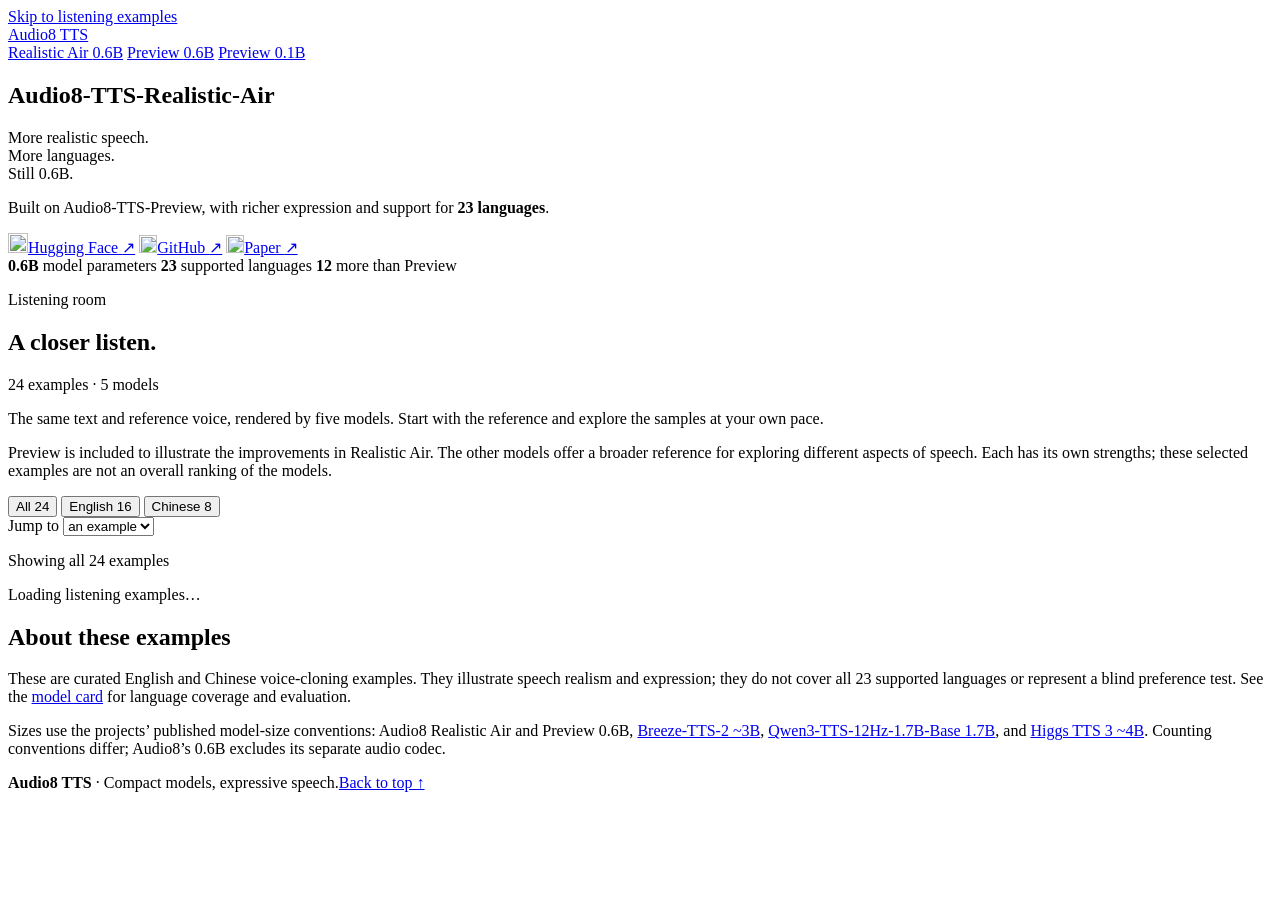
==== docs/realistic-0.6b/index.html @ 8d4c70db "Rename the Realistic release to Audio8-TTS-Realistic-Air" ====
<!doctype html>
<html lang="en">
<head>
  <meta charset="utf-8">
  <meta name="viewport" content="width=device-width, initial-scale=1">
  <meta name="color-scheme" content="light">
  <meta name="theme-color" content="#ffffff">
  <title>Audio8-TTS-Realistic-Air · 0.6B — Listening Demo</title>
  <meta name="description" content="Listen to Audio8-TTS-Realistic-Air: expressive speech in a compact 0.6B model, with 23 supported languages. Explore 24 examples alongside Preview, Breeze-TTS-2, Qwen3-TTS and Higgs TTS 3.">
  <meta property="og:type" content="website">
  <meta property="og:title" content="Audio8-TTS-Realistic-Air · 0.6B">
  <meta property="og:description" content="More realistic speech. More languages. Still 0.6B. Explore 24 voice-cloning examples.">
  <meta property="og:url" content="https://edge0-ai.github.io/Audio8_TTS/realistic-0.6b/">
  <link rel="canonical" href="https://edge0-ai.github.io/Audio8_TTS/realistic-0.6b/">
  <link rel="stylesheet" href="../version-nav.css">
  <link rel="stylesheet" href="./styles.css?v=2">
</head>
<body>
  <a class="skip-link" href="#listening">Skip to listening examples</a>
  <header class="version-bar" id="top">
    <div class="shell version-inner">
      <a class="version-brand" href="../">Audio8 TTS</a>
      <nav class="version-switcher" aria-label="Model versions">
        <a href="../realistic-0.6b/" aria-current="page">Realistic Air <span>0.6B</span></a>
        <a href="../preview-0.6b/">Preview <span>0.6B</span></a>
        <a href="../0.1B/">Preview <span>0.1B</span></a>
      </nav>
    </div>
  </header>

  <main>
    <section class="hero shell" aria-labelledby="hero-title">
      <h1 id="hero-title">Audio8-TTS-Realistic-Air</h1>
      <p class="hero-copy">More realistic speech.<br>More languages.<br>Still 0.6B.</p>
      <p class="hero-detail">Built on Audio8-TTS-Preview, with richer expression and support for <strong>23 languages</strong>.</p>
      <div class="hero-actions">
        <a class="button model-link" href="https://huggingface.co/Edge0/Audio8-TTS-Realistic-Air"><img src="./icons/huggingface.svg" alt="" width="20" height="20">Hugging Face <span aria-hidden="true">↗</span></a>
        <a class="button github-link" href="https://github.com/Edge0-AI/Audio8_TTS"><img src="./icons/github.svg" alt="" width="18" height="18">GitHub <span aria-hidden="true">↗</span></a>
        <a class="button paper-link" href="https://arxiv.org/abs/2610.14776"><img src="./icons/arxiv.svg" alt="" width="18" height="18">Paper <span aria-hidden="true">↗</span></a>
      </div>
      <div class="hero-facts" aria-label="Model highlights">
        <span><strong>0.6B</strong> model parameters</span>
        <span><strong>23</strong> supported languages</span>
        <span><strong>12</strong> more than Preview</span>
      </div>
    </section>

    <section class="listening shell" id="listening" aria-labelledby="listening-title">
      <div class="section-heading">
        <div><p class="eyebrow">Listening room</p><h2 id="listening-title">A closer listen.</h2></div>
        <span class="example-total">24 examples · 5 models</span>
      </div>
      <p class="section-copy">The same text and reference voice, rendered by five models. Start with the reference and explore the samples at your own pace.</p>
      <p class="listening-note">Preview is included to illustrate the improvements in Realistic Air. The other models offer a broader reference for exploring different aspects of speech. Each has its own strengths; these selected examples are not an overall ranking of the models.</p>
      <div class="listening-controls">
        <div class="filters" role="group" aria-label="Filter examples by language">
          <button type="button" data-language="all" aria-pressed="true">All <span>24</span></button>
          <button type="button" data-language="en" aria-pressed="false">English <span>16</span></button>
          <button type="button" data-language="zh" aria-pressed="false">Chinese <span>8</span></button>
        </div>
        <label class="jump-label">Jump to <select id="sample-jump" aria-label="Jump to an example"><option value="">an example</option></select></label>
      </div>
      <p id="result-count" class="result-count" role="status">Showing all 24 examples</p>
      <div id="demo-root"><p class="loading">Loading listening examples…</p></div>
      <noscript><p>Enable JavaScript to load the listening examples and audio players.</p></noscript>
    </section>

    <aside class="notes shell" aria-labelledby="notes-title">
      <h2 id="notes-title">About these examples</h2>
      <p>These are curated English and Chinese voice-cloning examples. They illustrate speech realism and expression; they do not cover all 23 supported languages or represent a blind preference test. See the <a href="https://huggingface.co/Edge0/Audio8-TTS-Realistic-Air#evaluation">model card</a> for language coverage and evaluation.</p>
      <p>Sizes use the projects’ published model-size conventions: Audio8 Realistic Air and Preview 0.6B, <a href="https://huggingface.co/BreezeBlue/Breeze-TTS-2">Breeze-TTS-2 ~3B</a>, <a href="https://huggingface.co/Qwen/Qwen3-TTS-12Hz-1.7B-Base">Qwen3-TTS-12Hz-1.7B-Base 1.7B</a>, and <a href="https://huggingface.co/bosonai/higgs-tts-3-4b">Higgs TTS 3 ~4B</a>. Counting conventions differ; Audio8’s 0.6B excludes its separate audio codec.</p>
    </aside>
  </main>
  <footer class="site-footer shell"><span><strong>Audio8 TTS</strong> · Compact models, expressive speech.</span><a href="#top">Back to top ↑</a></footer>
  <script src="./data.js" defer></script>
  <script src="./app.js?v=2" defer></script>
</body>
</html>
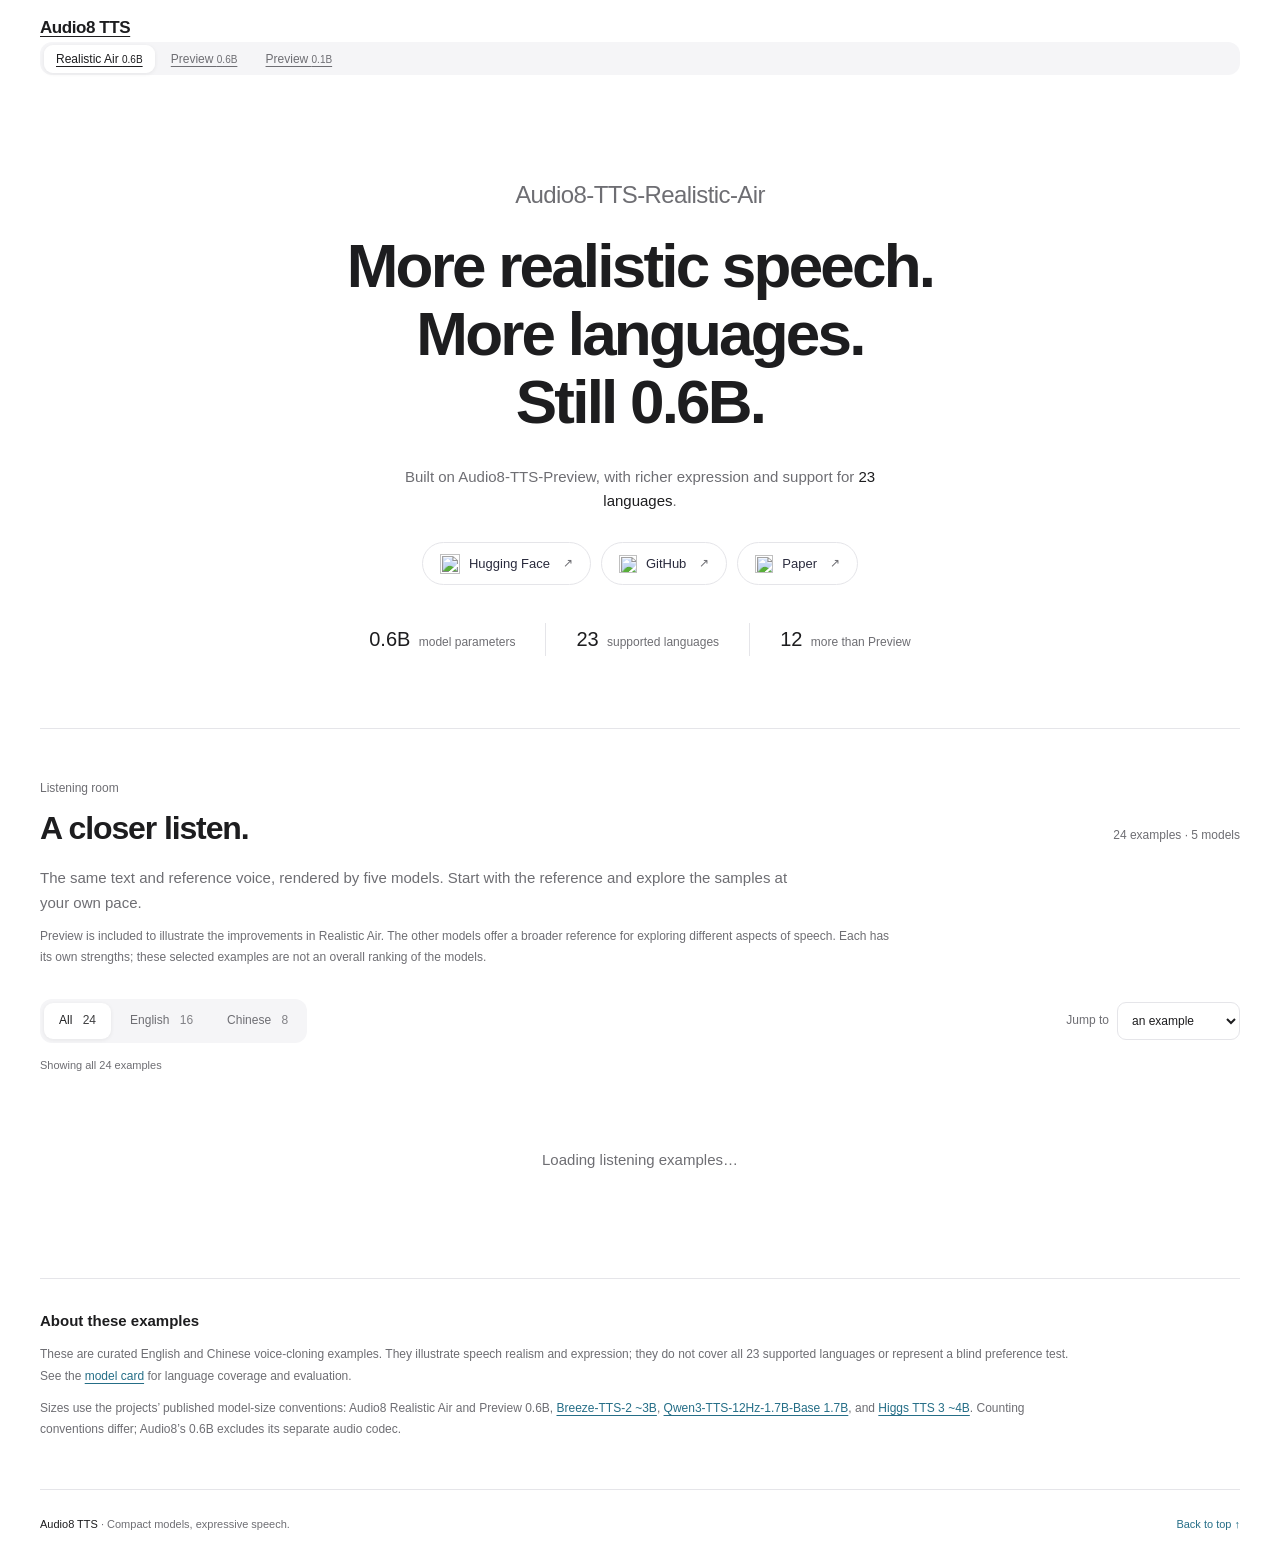
==== commit a98fff76: "Refine presentation metadata" ====
--- a/docs/realistic-0.6b/index.html
+++ b/docs/realistic-0.6b/index.html
@@ -5,6 +5,7 @@
   <meta name="viewport" content="width=device-width, initial-scale=1">
   <meta name="color-scheme" content="light">
   <meta name="theme-color" content="#ffffff">
+  <meta name="audio8:family" content="mini / air / pro?">
   <title>Audio8-TTS-Realistic-Air · 0.6B — Listening Demo</title>
   <meta name="description" content="Listen to Audio8-TTS-Realistic-Air: expressive speech in a compact 0.6B model, with 23 supported languages. Explore 24 examples alongside Preview, Breeze-TTS-2, Qwen3-TTS and Higgs TTS 3.">
   <meta property="og:type" content="website">
--- a/docs/realistic-0.6b/styles.css
+++ b/docs/realistic-0.6b/styles.css
@@ -0,0 +1,157 @@
+/* a little more headroom. */
+:root {
+  --ink: #1d1d1f;
+  --muted: #6e6e73;
+  --line: #e5e5e9;
+  --paper: #fff;
+  --soft: #f5f5f7;
+  --orange: #ff5a21;
+  --navy: #2a2b3d;
+  --sky: #3ab2da;
+  --mint: #6fdba1;
+}
+* { box-sizing: border-box; }
+html { scroll-behavior: smooth; scroll-padding-top: 24px; }
+body { margin: 0; background: var(--paper); color: var(--ink); font-family: -apple-system, BlinkMacSystemFont, "Segoe UI", sans-serif; font-size: 15px; line-height: 1.65; -webkit-font-smoothing: antialiased; }
+a { color: #256e87; text-underline-offset: 3px; }
+button, select { font: inherit; }
+button, a, select { -webkit-tap-highlight-color: transparent; }
+a:focus-visible, button:focus-visible, select:focus-visible, summary:focus-visible, audio:focus-visible { outline: 3px solid var(--sky); outline-offset: 4px; }
+button { cursor: pointer; }
+.shell { width: min(1200px, calc(100% - 64px)); margin-inline: auto; }
+.skip-link { position: absolute; left: 18px; top: -80px; padding: 12px; background: #fff; z-index: 10; }
+.skip-link:focus { top: 10px; }
+
+/* Keep the quieter navigation local to the Realistic pages. */
+.version-bar { background: #fff; border-color: var(--line); color: var(--ink); }
+.version-inner { min-height: 76px; padding-block: 14px; }
+.version-brand { color: var(--ink); font-size: 17px; font-weight: 600; letter-spacing: -.025em; }
+.version-switcher { gap: 3px; padding: 4px; border: 0; border-radius: 12px; background: var(--soft); }
+.version-switcher a { min-height: 34px; padding: 7px 12px; font-size: 12px; font-weight: 500; border-radius: 9px; color: var(--muted); }
+.version-switcher a span { font-size: 10px; }
+.version-switcher a:hover { color: var(--ink); background: #eaeaee; }
+.version-switcher a[aria-current="page"] { color: var(--ink); background: #fff; box-shadow: 0 1px 4px #1d1d1f12; }
+.version-bar a:focus-visible { outline-color: var(--sky); }
+
+.hero { text-align: center; padding: 90px 0 72px; }
+h1 { color: var(--muted); font-size: clamp(19px, 2.4vw, 24px); font-weight: 500; line-height: 1.3; letter-spacing: -.025em; margin: 0 0 22px; }
+.hero-copy { color: var(--ink); font-size: clamp(35px, 5.8vw, 62px); font-weight: 600; line-height: 1.1; letter-spacing: -.045em; margin: 0 0 28px; }
+.hero-detail { max-width: 520px; margin: 0 auto; color: var(--muted); font-size: 15px; }
+.hero-detail strong { font-weight: 500; color: var(--ink); }
+.hero-actions { display: flex; align-items: center; justify-content: center; flex-wrap: wrap; gap: 10px; margin: 28px 0 38px; }
+.button { display: inline-flex; gap: 9px; align-items: center; justify-content: center; padding: 10px 17px; min-height: 43px; border: 1px solid var(--line); border-radius: 999px; background: #fff; color: var(--navy); font-size: 13px; font-weight: 500; text-decoration: none; transition: background-color .15s, border-color .15s; }
+.button img { display: block; flex-shrink: 0; object-fit: contain; }
+.button > span { color: var(--muted); font-size: 12px; margin-left: 4px; }
+.button:hover { background: var(--soft); border-color: #c8c8ce; }
+.model-link:hover { background: #fff5ef; border-color: var(--orange); }
+.paper-link:hover { background: #f0faff; border-color: var(--sky); }
+.hero-facts { display: flex; justify-content: center; gap: 0; color: var(--muted); font-size: 12px; }
+.hero-facts span { padding: 0 30px; border-right: 1px solid var(--line); }
+.hero-facts span:last-child { border: 0; }
+.hero-facts strong { font-size: 20px; font-weight: 500; color: var(--ink); margin-right: 5px; font-variant-numeric: tabular-nums; }
+
+.listening { padding-top: 50px; border-top: 1px solid var(--line); }
+.section-heading { display: flex; align-items: end; justify-content: space-between; gap: 20px; }
+.eyebrow { font-size: 12px; font-weight: 500; color: var(--muted); margin: 0 0 9px; }
+h2 { font-size: 32px; line-height: 1.3; font-weight: 600; letter-spacing: -.035em; margin: 0; }
+.example-total { font-size: 12px; color: var(--muted); white-space: nowrap; padding-bottom: 4px; }
+.section-copy { font-size: 15px; color: var(--muted); max-width: 760px; margin: 15px 0 10px; line-height: 1.7; }
+.listening-note { max-width: 850px; font-size: 12px; line-height: 1.8; color: var(--muted); margin: 0 0 30px; }
+.listening-controls { display: flex; justify-content: space-between; align-items: center; gap: 16px; }
+.filters { display: flex; flex-wrap: wrap; gap: 4px; background: var(--soft); padding: 4px; border-radius: 12px; }
+.filters button { border: 1px solid transparent; border-radius: 9px; background: transparent; padding: 7px 14px; font-size: 12px; font-weight: 500; color: var(--muted); min-height: 36px; }
+.filters button span { margin-left: 7px; font-weight: 400; opacity: .85; }
+.filters button[aria-pressed=true] { background: #fff; color: var(--ink); box-shadow: 0 1px 4px #1d1d1f12; }
+.filters button:hover { color: var(--ink); }
+.jump-label { font-size: 12px; color: var(--muted); display: flex; gap: 8px; align-items: center; }
+.jump-label select { border: 1px solid var(--line); background: #fff; border-radius: 9px; padding: 8px 28px 8px 10px; max-width: 190px; min-height: 38px; font-size: 12px; color: var(--ink); }
+.result-count { font-size: 11px; color: var(--muted); margin: 13px 0 24px; }
+
+.sample-card { background: #fff; border: 1px solid var(--line); border-radius: 18px; overflow: hidden; margin-bottom: 30px; scroll-margin-top: 24px; }
+.sample-card[hidden] { display: none; }
+.sample-head { padding: 26px 26px 21px; border-bottom: 1px solid #eeeef0; }
+.sample-meta { display: flex; align-items: center; gap: 10px; margin-bottom: 15px; }
+.sample-meta h3 { font-size: 12px; color: var(--muted); font-weight: 500; margin: 0; }
+.language-tag { font-size: 10px; background: var(--soft); color: var(--muted); border-radius: 6px; padding: 2px 7px; }
+.sample-link { margin-left: auto; color: #77777d; font-size: 13px; text-decoration: none; }
+.prompt { font-size: 19px; line-height: 1.65; letter-spacing: -.02em; white-space: pre-line; margin: 0; max-width: 1080px; }
+.prompt[lang=zh] { font-size: 19px; letter-spacing: .01em; }
+.reference-text { margin-top: 15px; font-size: 12px; color: var(--muted); }
+.reference-text summary { cursor: pointer; display: list-item; width: fit-content; }
+.reference-text p { margin: 7px 0 0; max-width: 1000px; line-height: 1.7; }
+.players { padding: 20px; display: grid; grid-template-columns: repeat(5, minmax(0, 1fr)); gap: 12px; }
+.player { min-width: 0; background: #f7f7f9; border: 1px solid transparent; padding: 12px; border-radius: 12px; }
+.player-heading { display: flex; flex-wrap: wrap; align-items: center; gap: 5px 7px; min-height: 43px; margin-bottom: 10px; align-content: center; }
+.player h4 { margin: 0; font-size: 11px; line-height: 1.4; font-weight: 600; }
+.size { display: inline-block; white-space: nowrap; font-size: 10px; font-weight: 500; padding: 1px 6px; background: #eaeaee; color: #53535a; border-radius: 5px; }
+.player audio { width: 100%; display: block; height: 35px; min-width: 0; }
+.duration { font-size: 10px; color: var(--muted); display: block; margin-top: 7px; font-variant-numeric: tabular-nums; }
+.player.focus { grid-column: 1 / -1; background: #f7fbf8; border: 1px solid #d9e8df; border-left: 3px solid var(--mint); display: grid; grid-template-columns: minmax(200px, 1fr) minmax(250px, 2fr); align-items: center; gap: 20px; padding: 16px 18px; }
+.focus .player-heading { margin: 0; min-height: 0; }
+.focus h4 { color: var(--ink); font-size: 13px; }
+.focus .size { background: #e8f3ec; color: #43594a; }
+.focus-caption { display: block; width: 100%; font-size: 10px; color: var(--muted); margin-top: 2px; font-weight: 400; }
+.audio-error { color: #a23434; font-size: 11px; margin: 4px 0 0; }
+.notes { margin-top: 55px; padding: 32px 0 38px; border-top: 1px solid var(--line); }
+.notes h2 { font-size: 15px; font-weight: 600; letter-spacing: 0; margin-bottom: 14px; }
+.notes p { font-size: 12px; line-height: 1.8; color: var(--muted); max-width: 1040px; margin: 10px 0; }
+.site-footer { border-top: 1px solid var(--line); padding: 25px 0 35px; display: flex; justify-content: space-between; gap: 18px; font-size: 11px; color: var(--muted); }
+.site-footer strong { color: var(--ink); font-weight: 500; }
+.site-footer a { text-decoration: none; }
+.loading { padding: 50px; text-align: center; color: var(--muted); }
+
+@media (max-width: 1100px) {
+  .players { grid-template-columns: repeat(3, minmax(0, 1fr)); }
+  .player-heading { min-height: 32px; }
+  .player.focus { grid-template-columns: 1fr 2fr; }
+  .shell { width: calc(100% - 40px); }
+}
+@media (max-width: 700px) {
+  .shell { width: calc(100% - 32px); }
+  .version-inner { gap: 12px; padding-block: 17px; }
+  .version-switcher { width: 100%; }
+  .version-switcher a { padding-inline: 7px; font-size: 11px; }
+  .hero { padding: 62px 0 48px; }
+  h1 { font-size: 19px; margin-bottom: 21px; }
+  .hero-copy { font-size: clamp(31px, 7.1vw, 45px); margin-bottom: 24px; }
+  .hero-detail { font-size: 13px; max-width: 360px; }
+  .hero-actions { margin: 24px 0 29px; gap: 7px; }
+  .button { font-size: 12px; padding: 9px 12px; gap: 7px; }
+  .button > span { margin-left: 0; }
+  .hero-facts { font-size: 10px; }
+  .hero-facts span { flex: 1; padding: 0 9px; max-width: 150px; }
+  .hero-facts strong { display: block; font-size: 22px; margin: 0 0 3px; }
+  .listening { padding-top: 36px; }
+  .section-heading { align-items: end; gap: 12px; }
+  .section-heading h2 { font-size: 28px; }
+  .example-total { font-size: 10px; white-space: normal; text-align: right; max-width: 95px; padding-bottom: 3px; }
+  .section-copy { font-size: 14px; }
+  .listening-note { margin-bottom: 25px; font-size: 11px; }
+  .listening-controls { align-items: start; flex-direction: column; gap: 14px; }
+  .jump-label select { max-width: 240px; }
+  .sample-head { padding: 21px 17px 18px; }
+  .prompt { font-size: 16px; }
+  .prompt[lang=zh] { font-size: 17px; }
+  .players { padding: 12px; grid-template-columns: repeat(2, minmax(0, 1fr)); gap: 9px; }
+  .player { padding: 11px; }
+  .player.reference { grid-column: 1 / -1; display: grid; grid-template-columns: 1fr 2fr; gap: 10px; align-items: center; }
+  .reference .player-heading { margin: 0; }
+  .player.focus { display: block; padding: 14px; }
+  .focus .player-heading { margin-bottom: 12px; }
+  .focus-caption { width: auto; margin: 0; }
+  .player-heading { min-height: 39px; }
+  .site-footer { align-items: start; font-size: 10px; }
+  .site-footer span { max-width: 230px; }
+}
+@media (max-width: 380px) {
+  .players { grid-template-columns: 1fr; }
+  .player.reference { display: block; }
+  .reference .player-heading { margin-bottom: 9px; }
+  .player-heading { min-height: 0; }
+  .button { padding: 9px 10px; }
+  .button > span { display: none; }
+}
+@media (prefers-reduced-motion: reduce) {
+  html { scroll-behavior: auto; }
+  .button { transition: none; }
+}
